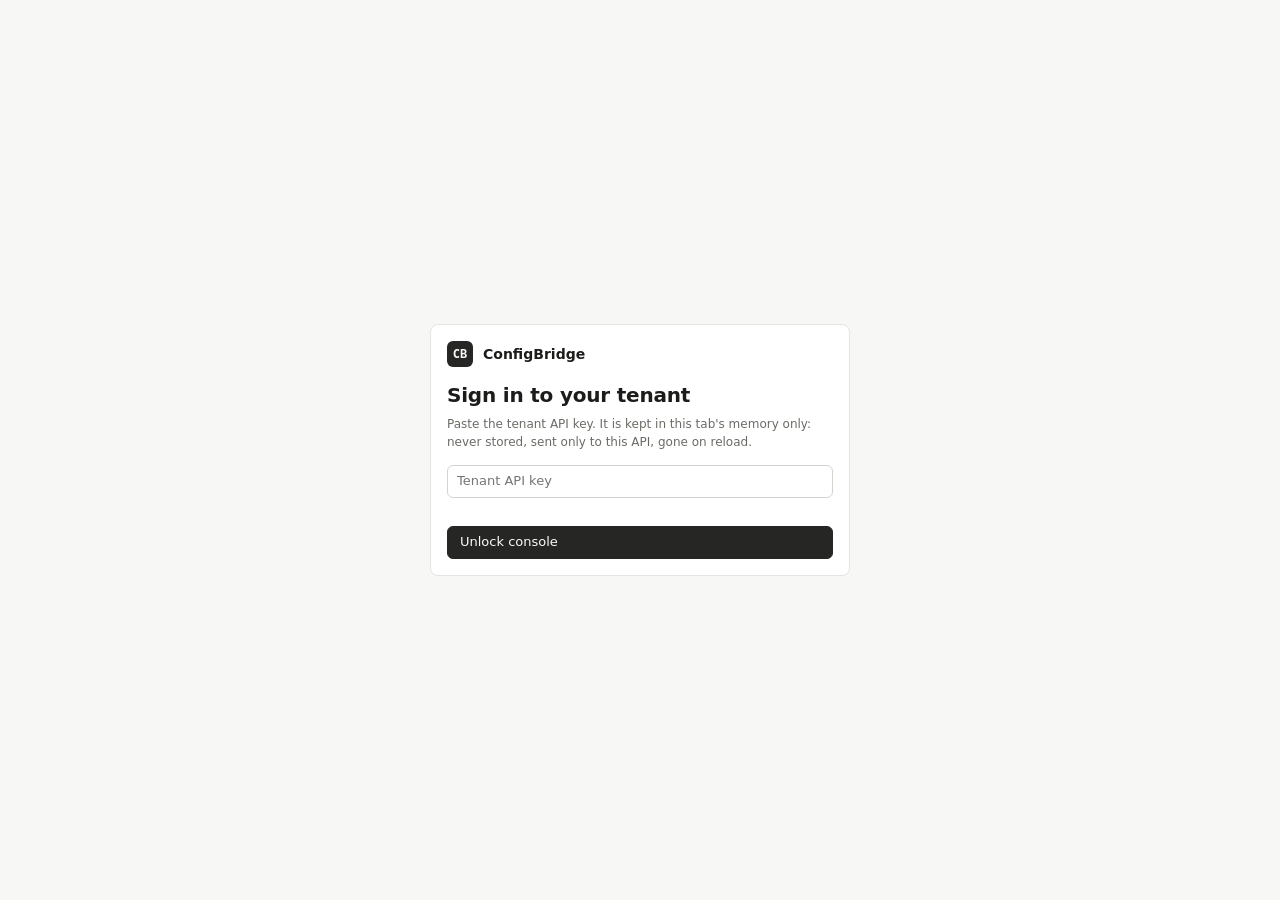
==== internal/ui/static/index.html @ ea451bec "feat(ui): web console with OCSF config builder (B-5) - internal/ui: embedded static console at /ui/," ====
<!doctype html>
<html lang="en">
<head>
<meta charset="utf-8">
<meta name="viewport" content="width=device-width, initial-scale=1">
<meta name="referrer" content="no-referrer">
<title>ConfigBridge Console</title>
<link rel="icon" href="data:image/svg+xml,%3Csvg xmlns='http://www.w3.org/2000/svg' viewBox='0 0 32 32'%3E%3Crect width='32' height='32' rx='7' fill='%23262626'/%3E%3Cpath d='M9 11h6v4H9zM17 17h6v4h-6zM15 13h4v6' stroke='%23fafafa' stroke-width='2.4' fill='none'/%3E%3C/svg%3E">
<link rel="stylesheet" href="app.css">
<script src="app.js" defer></script>
</head>
<body>
<div id="app"><noscript>The ConfigBridge console needs JavaScript.</noscript></div>
<div id="toasts" aria-live="polite"></div>
</body>
</html>
---- internal/ui/static/app.css ----
:root {
  --bg: #f7f7f5;
  --panel: #ffffff;
  --sunken: #f1f1ef;
  --line: #e4e4e0;
  --line-strong: #d4d4cf;
  --text: #1c1c1a;
  --muted: #6b6b66;
  --faint: #9a9a94;
  --ink: #262624;
  --ink-hover: #3a3a37;
  --ok: #2f7d4f;    --ok-bg: #e9f4ec;
  --warn: #8a6100;  --warn-bg: #fbf3df;
  --bad: #b03a2e;   --bad-bg: #fbeceb;
  --idle: #6b6b66;  --idle-bg: #efefec;
  --radius: 8px;
  --mono: ui-monospace, "SFMono-Regular", "Cascadia Code", Consolas, monospace;
  --sans: ui-sans-serif, system-ui, -apple-system, "Segoe UI", Roboto, sans-serif;
  color-scheme: light;
}
* { box-sizing: border-box; }
html, body { margin: 0; background: var(--bg); color: var(--text); font: 14px/1.45 var(--sans); }
a { color: var(--text); }
h1, h2, h3 { margin: 0; font-weight: 600; letter-spacing: -0.01em; }
h1 { font-size: 20px; }
h2 { font-size: 15px; }
h3 { font-size: 13px; color: var(--muted); text-transform: uppercase; letter-spacing: .04em; }
code, .mono { font-family: var(--mono); font-size: 12.5px; }
.muted { color: var(--muted); }
.faint { color: var(--faint); }
.small { font-size: 12px; }
.row { display: flex; gap: 8px; align-items: center; flex-wrap: wrap; }
.spread { justify-content: space-between; }
.grow { flex: 1; }
.hidden { display: none !important; }

/* shell */
.shell { display: grid; grid-template-columns: 216px 1fr; min-height: 100vh; background: linear-gradient(to right, var(--panel) 216px, var(--bg) 216px); }
.side { border-right: 1px solid var(--line); background: var(--panel); padding: 18px 12px; display: flex; flex-direction: column; gap: 4px; position: sticky; top: 0; height: 100vh; }
.brand { display: flex; align-items: center; gap: 10px; padding: 2px 8px 18px; font-weight: 650; }
.brand .logo { width: 26px; height: 26px; border-radius: 6px; background: var(--ink); color: #fafafa; display: grid; place-items: center; font: 600 12px var(--mono); }
.nav a { display: flex; align-items: center; gap: 10px; padding: 7px 10px; border-radius: 6px; text-decoration: none; color: var(--muted); }
.nav a:hover { background: var(--sunken); color: var(--text); }
.nav a.on { background: var(--sunken); color: var(--text); font-weight: 600; }
.side .foot { margin-top: auto; padding: 10px 8px 0; border-top: 1px solid var(--line); font-size: 12px; color: var(--muted); display: grid; gap: 8px; }
.main { padding: 26px 32px 60px; min-width: 0; max-width: 1400px; }
.head { display: flex; align-items: flex-end; justify-content: space-between; gap: 16px; margin-bottom: 20px; flex-wrap: wrap; }
.head p { margin: 4px 0 0; color: var(--muted); }

/* surfaces */
.card { background: var(--panel); border: 1px solid var(--line); border-radius: var(--radius); }
.card > .hd { padding: 12px 16px; border-bottom: 1px solid var(--line); display: flex; align-items: center; justify-content: space-between; gap: 8px; }
.card > .bd { padding: 16px; }
.stack { display: grid; gap: 16px; }
.kpis { display: grid; grid-template-columns: repeat(auto-fit, minmax(150px, 1fr)); gap: 12px; margin-bottom: 16px; }
.kpi { background: var(--panel); border: 1px solid var(--line); border-radius: var(--radius); padding: 14px 16px; }
.kpi .v { font-size: 26px; font-weight: 650; letter-spacing: -0.02em; font-variant-numeric: tabular-nums; }
.kpi .l { color: var(--muted); font-size: 12px; }

/* tables */
.tbl-wrap { overflow-x: auto; }
table { width: 100%; border-collapse: collapse; }
th, td { text-align: left; padding: 9px 12px; border-bottom: 1px solid var(--line); vertical-align: top; }
th { font-size: 12px; font-weight: 600; color: var(--muted); background: var(--sunken); white-space: nowrap; }
tbody tr:last-child td { border-bottom: 0; }
tbody tr.click { cursor: pointer; }
tbody tr.click:hover td { background: #fafaf8; }
td.num, th.num { text-align: right; font-variant-numeric: tabular-nums; }
td:first-child, td .small { white-space: nowrap; }
td.clip { max-width: 360px; overflow: hidden; text-overflow: ellipsis; white-space: nowrap; }
.empty { padding: 28px; text-align: center; color: var(--muted); }

/* pills */
.pill { display: inline-flex; align-items: center; gap: 6px; padding: 2px 9px; border-radius: 999px; font-size: 12px; font-weight: 550; white-space: nowrap; background: var(--idle-bg); color: var(--idle); }
.pill::before { content: ""; width: 6px; height: 6px; border-radius: 50%; background: currentColor; }
.pill.ok { background: var(--ok-bg); color: var(--ok); }
.pill.warn { background: var(--warn-bg); color: var(--warn); }
.pill.bad { background: var(--bad-bg); color: var(--bad); }
.tag { display: inline-block; padding: 1px 7px; border: 1px solid var(--line-strong); border-radius: 5px; font: 11.5px var(--mono); color: var(--muted); background: var(--panel); }

/* controls */
button, .btn { font: inherit; font-size: 13px; border-radius: 6px; padding: 6px 12px; border: 1px solid var(--line-strong); background: var(--panel); color: var(--text); cursor: pointer; text-decoration: none; display: inline-flex; align-items: center; gap: 6px; white-space: nowrap; }
button:hover, .btn:hover { background: var(--sunken); }
button.primary { background: var(--ink); border-color: var(--ink); color: #fafafa; }
button.primary:hover { background: var(--ink-hover); }
button.ghost { border-color: transparent; background: transparent; color: var(--muted); }
button.ghost:hover { background: var(--sunken); color: var(--text); }
button.danger { color: var(--bad); }
button.sm { padding: 3px 9px; font-size: 12px; }
button:disabled { opacity: .5; cursor: not-allowed; }
button.busy { position: relative; color: transparent !important; }
button.busy::after { content: ""; position: absolute; inset: 0; margin: auto; width: 12px; height: 12px; border: 2px solid var(--faint); border-top-color: var(--text); border-radius: 50%; animation: spin .7s linear infinite; }
@keyframes spin { to { transform: rotate(360deg); } }
input, select, textarea { font: inherit; font-size: 13px; color: var(--text); background: var(--panel); border: 1px solid var(--line-strong); border-radius: 6px; padding: 6px 9px; width: 100%; min-width: 0; }
input:focus, select:focus, textarea:focus, button:focus-visible { outline: 2px solid var(--ink); outline-offset: 1px; border-color: var(--ink); }
input[type=checkbox] { width: auto; accent-color: var(--ink); }
textarea { font-family: var(--mono); font-size: 12px; resize: vertical; }
label.f { display: grid; gap: 4px; font-size: 12px; color: var(--muted); font-weight: 550; }
label.f .hint { font-weight: 400; color: var(--faint); }
.grid2 { display: grid; grid-template-columns: 1fr 1fr; gap: 12px; }
.grid3 { display: grid; grid-template-columns: repeat(3, 1fr); gap: 12px; }
.grid4 { display: grid; grid-template-columns: repeat(4, 1fr); gap: 12px; }
.inline-check { display: flex; align-items: center; gap: 6px; font-size: 13px; color: var(--text); }

/* builder */
.builder { display: grid; grid-template-columns: minmax(0, 1fr) 380px; gap: 16px; align-items: start; }
.builder .aside { position: sticky; top: 16px; display: grid; gap: 16px; }
.krow { display: grid; grid-template-columns: 1fr 1fr 30px; gap: 8px; margin-bottom: 8px; }
.maprow { border: 1px solid var(--line); border-radius: 6px; padding: 10px; margin-bottom: 8px; background: #fcfcfb; }
.maprow .top { display: grid; grid-template-columns: minmax(200px, 2fr) 104px minmax(120px, 1.3fr) 112px auto 28px; gap: 8px; align-items: center; }
.maprow .extra { display: grid; grid-template-columns: 1fr 1fr 1fr; gap: 8px; margin-top: 8px; }
.maprow .note { margin-top: 6px; font-size: 12px; color: var(--muted); }
.maprow.identity { border-color: var(--line-strong); background: var(--panel); }
.frow { display: grid; grid-template-columns: 1.2fr 140px 1.2fr 30px; gap: 8px; margin-bottom: 8px; }
.steps { display: grid; gap: 6px; }
.step { display: grid; grid-template-columns: 22px 1fr auto; gap: 10px; align-items: center; padding: 8px 10px; border: 1px solid var(--line); border-radius: 6px; }
.step .n { width: 22px; height: 22px; border-radius: 50%; display: grid; place-items: center; font-size: 11px; font-weight: 600; background: var(--sunken); color: var(--muted); }
.step.done .n { background: var(--ok-bg); color: var(--ok); }
.step.fail .n { background: var(--bad-bg); color: var(--bad); }
.step .t { font-size: 13px; }
.step .s { font-size: 12px; color: var(--muted); }
.issues { margin: 0; padding: 0; list-style: none; display: grid; gap: 6px; }
.issues li { padding: 8px 10px; border-radius: 6px; background: var(--bad-bg); color: var(--bad); font-size: 12.5px; }
.issues li code { color: inherit; font-weight: 600; }
.ok-box { padding: 8px 10px; border-radius: 6px; background: var(--ok-bg); color: var(--ok); font-size: 12.5px; }
.json { height: 380px; }
.classinfo { display: grid; gap: 6px; padding: 10px 12px; background: var(--sunken); border-radius: 6px; font-size: 12.5px; margin-bottom: 12px; }
details > summary { cursor: pointer; color: var(--muted); font-size: 13px; padding: 4px 0; }

/* drawer + json view */
.drawer { position: fixed; inset: 0 0 0 auto; width: min(640px, 100vw); background: var(--panel); border-left: 1px solid var(--line); box-shadow: -12px 0 32px rgba(0,0,0,.06); display: flex; flex-direction: column; z-index: 20; }
.drawer .hd { padding: 14px 18px; border-bottom: 1px solid var(--line); display: flex; justify-content: space-between; align-items: center; gap: 8px; }
.drawer .bd { padding: 16px 18px; overflow: auto; }
.scrim { position: fixed; inset: 0; background: rgba(28,28,26,.18); z-index: 19; }
pre.code { margin: 0; padding: 14px; background: var(--sunken); border-radius: 6px; font: 12px/1.55 var(--mono); white-space: pre-wrap; word-break: break-word; }
.j-k { color: #1c1c1a; font-weight: 600; } .j-s { color: #3d6b3f; } .j-n { color: #8a4b12; } .j-b { color: #6b3f78; } .j-z { color: var(--faint); }

/* login */
.login { min-height: 100vh; display: grid; place-items: center; padding: 16px; }
.login .card { width: min(420px, 100%); }
.login .bd { display: grid; gap: 14px; }

/* toasts */
#toasts { position: fixed; right: 16px; bottom: 16px; display: grid; gap: 8px; z-index: 30; }
.toast { background: var(--ink); color: #fafafa; padding: 10px 14px; border-radius: 8px; font-size: 13px; max-width: 380px; box-shadow: 0 6px 20px rgba(0,0,0,.12); }
.toast.bad { background: var(--bad); }

.bar { height: 6px; background: var(--sunken); border-radius: 999px; overflow: hidden; display: flex; }
.bar span { display: block; height: 100%; }
.bar .a { background: var(--ok); } .bar .q { background: var(--bad); } .bar .s { background: var(--faint); }

@media (max-width: 1100px) { .builder { grid-template-columns: 1fr; } .builder .aside { position: static; } }
@media (max-width: 760px) {
  .shell { grid-template-columns: 1fr; }
  .side { position: static; height: auto; flex-direction: row; flex-wrap: wrap; padding: 10px 16px; }
  .side .foot, .brand { display: none; }
  .main { padding: 18px 16px 48px; }
  .grid2, .grid3, .grid4, .maprow .top, .maprow .extra, .frow { grid-template-columns: 1fr; }
}
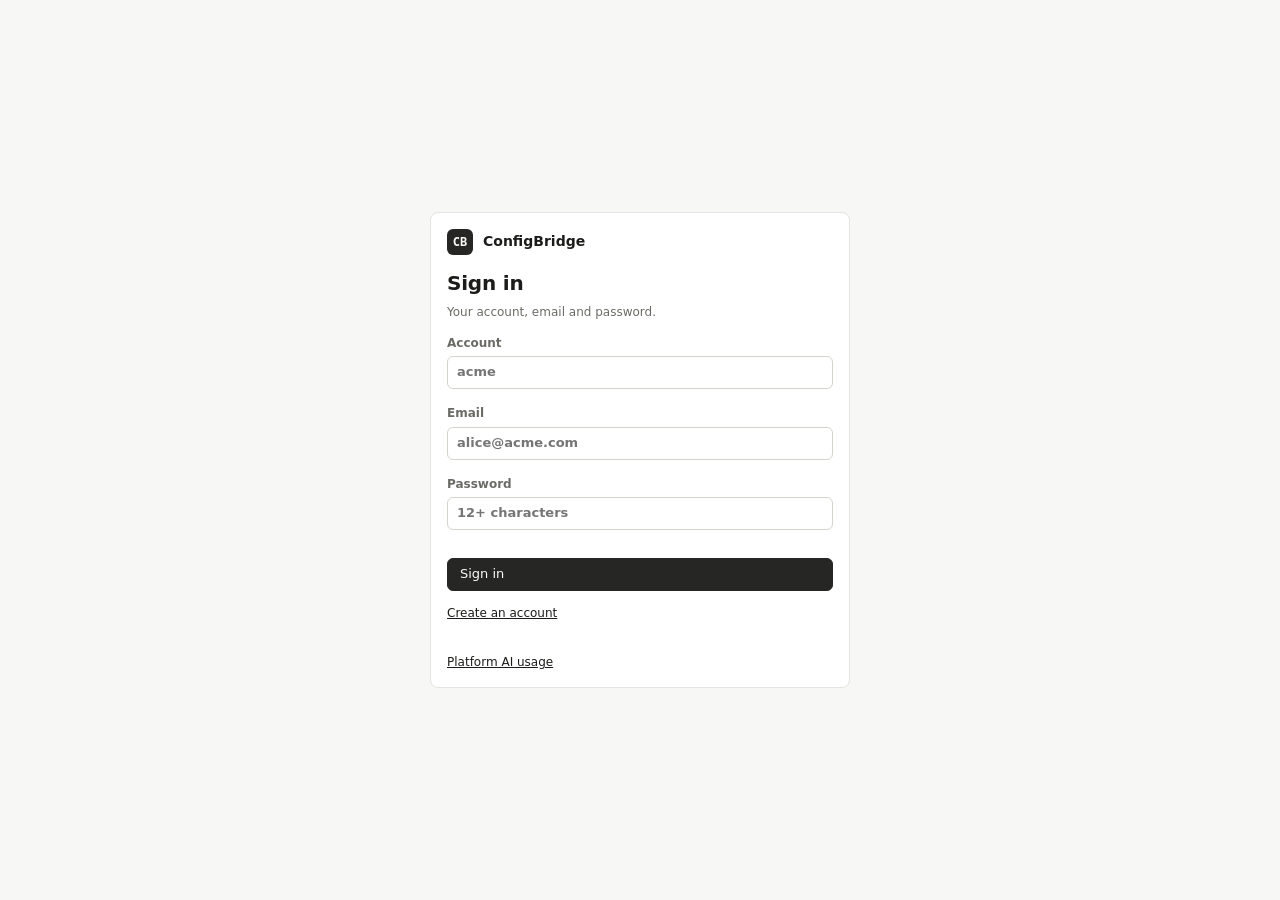
==== commit b965e1df: "Add customer AI usage dashboards and verified config workflows Add tenant-scoped consumption history" ====
--- a/internal/ui/static/index.html
+++ b/internal/ui/static/index.html
@@ -7,6 +7,7 @@
 <title>ConfigBridge Console</title>
 <link rel="icon" href="data:image/svg+xml,%3Csvg xmlns='http://www.w3.org/2000/svg' viewBox='0 0 32 32'%3E%3Crect width='32' height='32' rx='7' fill='%23262626'/%3E%3Cpath d='M9 11h6v4H9zM17 17h6v4h-6zM15 13h4v6' stroke='%23fafafa' stroke-width='2.4' fill='none'/%3E%3C/svg%3E">
 <link rel="stylesheet" href="app.css">
+<script src="ai-usage.js" defer></script>
 <script src="app.js" defer></script>
 </head>
 <body>
--- a/internal/ui/static/app.css
+++ b/internal/ui/static/app.css
@@ -81,12 +81,12 @@
 /* controls */
 button, .btn { font: inherit; font-size: 13px; border-radius: 6px; padding: 6px 12px; border: 1px solid var(--line-strong); background: var(--panel); color: var(--text); cursor: pointer; text-decoration: none; display: inline-flex; align-items: center; gap: 6px; white-space: nowrap; }
 button:hover, .btn:hover { background: var(--sunken); }
-button.primary { background: var(--ink); border-color: var(--ink); color: #fafafa; }
+button.primary, .btn.primary { background: var(--ink); border-color: var(--ink); color: #fafafa; }
 button.primary:hover { background: var(--ink-hover); }
 button.ghost { border-color: transparent; background: transparent; color: var(--muted); }
 button.ghost:hover { background: var(--sunken); color: var(--text); }
 button.danger { color: var(--bad); }
-button.sm { padding: 3px 9px; font-size: 12px; }
+button.sm, .btn.sm { padding: 3px 9px; font-size: 12px; }
 button:disabled { opacity: .5; cursor: not-allowed; }
 button.busy { position: relative; color: transparent !important; }
 button.busy::after { content: ""; position: absolute; inset: 0; margin: auto; width: 12px; height: 12px; border: 2px solid var(--faint); border-top-color: var(--text); border-radius: 50%; animation: spin .7s linear infinite; }
@@ -122,6 +122,7 @@
 .issues { margin: 0; padding: 0; list-style: none; display: grid; gap: 6px; }
 .issues li { padding: 8px 10px; border-radius: 6px; background: var(--bad-bg); color: var(--bad); font-size: 12.5px; }
 .issues li code { color: inherit; font-weight: 600; }
+.issues.warns li { background: var(--warn-bg); color: var(--warn); }
 .ok-box { padding: 8px 10px; border-radius: 6px; background: var(--ok-bg); color: var(--ok); font-size: 12.5px; }
 .json { height: 380px; }
 .classinfo { display: grid; gap: 6px; padding: 10px 12px; background: var(--sunken); border-radius: 6px; font-size: 12.5px; margin-bottom: 12px; }
@@ -149,6 +150,19 @@
 .bar span { display: block; height: 100%; }
 .bar .a { background: var(--ok); } .bar .q { background: var(--bad); } .bar .s { background: var(--faint); }
 
+.operator-main { max-width: 1600px; margin: auto; padding: 30px 24px 60px; }
+.usage-filters { align-items: end; margin-bottom: 12px; }
+.usage-filters .f { min-width: 160px; }
+.usage-track { display: flex; height: 12px; min-width: 150px; border-radius: 3px; background: var(--sunken); overflow: hidden; }
+.usage-track span { height: 100%; }
+.usage-reported { background: var(--ok); }
+.usage-held { background: #c99b35; }
+.usage-key { display: inline-block; width: 10px; height: 10px; border-radius: 2px; }
+.usage-kpis { grid-template-columns: repeat(4,minmax(0,1fr)); margin-bottom: 0; }
+.usage-error:empty { display: none; }
+@media (max-width: 760px) { .usage-kpis { grid-template-columns: repeat(2,minmax(0,1fr)); } }
+@media (max-width: 420px) { .usage-kpis { grid-template-columns: 1fr; } }
+
 @media (max-width: 1100px) { .builder { grid-template-columns: 1fr; } .builder .aside { position: static; } }
 @media (max-width: 760px) {
   .shell { grid-template-columns: 1fr; }
